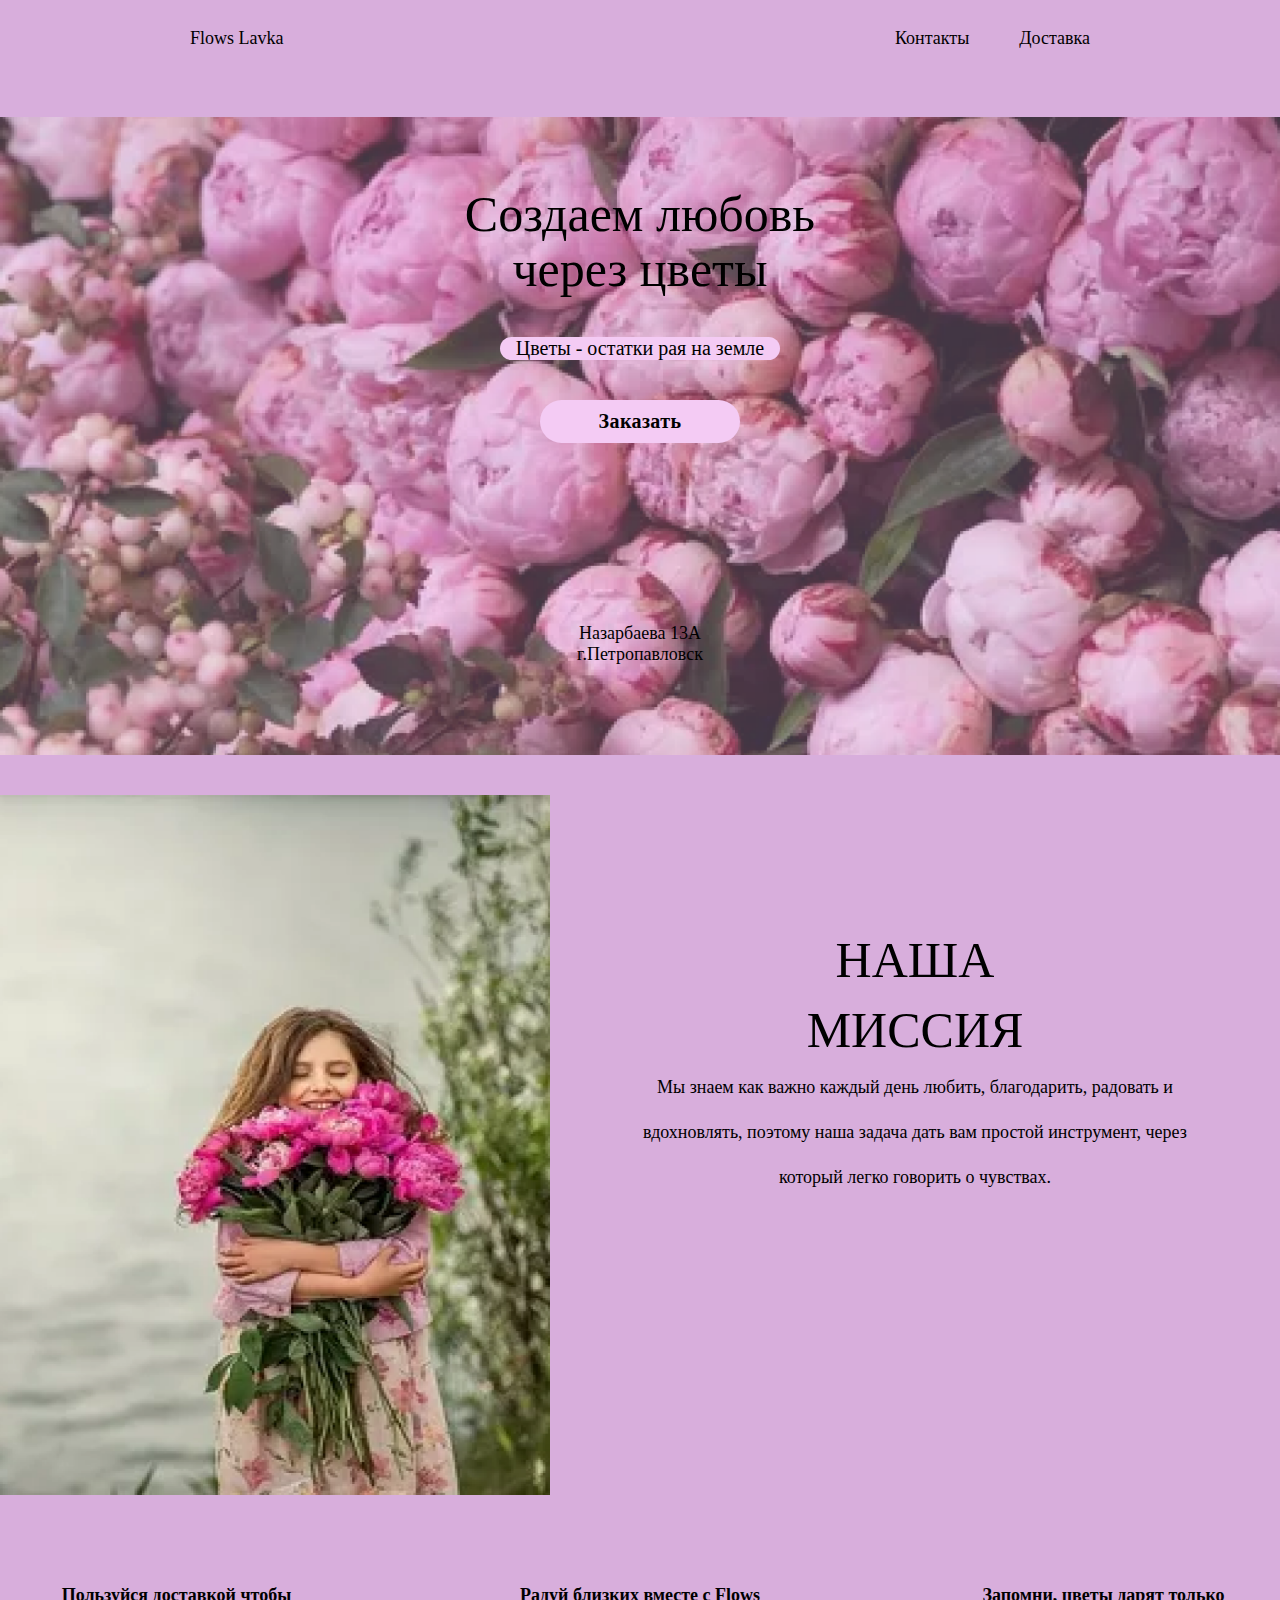
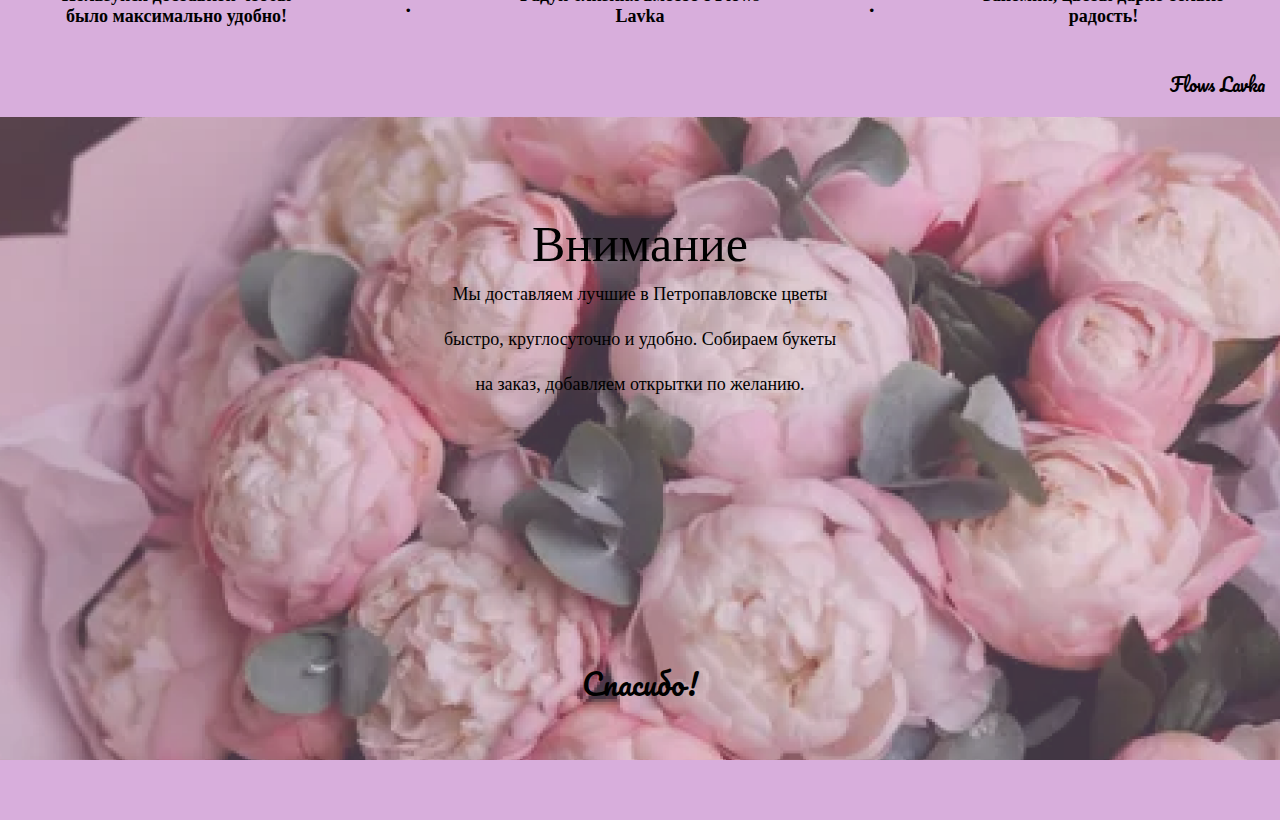
==== index.html @ 1d1efc55 "Update index.html" ====
<!DOCTYPE html>
<html lang="ru">
<head>
   <meta charset="UTF-8">
   <meta name="viewport" content="width=device-width, initial-scale=1.0">
   <link rel="stylesheet" href="style.css">
   <link rel="preconnect" href="https://fonts.googleapis.com">
   <link rel="preconnect" href="https://fonts.gstatic.com" crossorigin>
   <link href="https://fonts.googleapis.com/css2?family=Pacifico&display=swap" rel="stylesheet">
   <title>Document</title>
</head>
<body>


   <header class="header">
      <div class="container">
         <div class="logo">Flows Lavka</div>
         <div class="menu">
            <div class="menu-list">
               <ul>
                  <li class="menu-item"><a href="contacts.html">Контакты</a></li>
                  <li class="menu-item"><a href="#end">Доставка</a></li>
               </ul>
            </div>
         </div>
      </div>
   </header>

   <section class="main">
      <div class="container">
         <div class="main-info">
            <h1 class="main-title">Создаем любовь через цветы</h1>
            <div class="main-text">Цветы - остатки рая на земле</div>
            <div class="main-action"><a href="https://wa.me/77711696016" class="button">Заказать</a></div>
            <div class="main-address">Назарбаева 13А г.Петропавловск</div>
         </div>
      </div>
   </section>

   <section class="mission">
      <div class="container">
         <div class="mission-box">
            <img src="img/Rectangle 8.png" alt="img" class="mission-img">
            <div class="mission-info">
               <h1 class="mission-title">НАША МИССИЯ</h1>
               <div class="mission-text">Мы знаем как важно каждый день любить, благодарить, радовать и вдохновлять, поэтому наша задача дать вам простой инструмент, через который легко говорить о чувствах.</div>
               <div class="mission-logo">Flows Lavka</div>
            </div>
         </div>
      </div>
   </section>

   <section class="process">
      <div class="container">
         <div class="process-info">
            <div class="process-one">Пользуйся доставкой чтобы было максимально удобно!</div>
            <div class="tochka">.</div>
            <div class="process-one">Радуй близких вместе с Flows Lavka</div>
            <div class="tochka">.</div>
            <div class="process-one">Запомни, цветы дарят только радость!</div>
         </div>
      </div>
   </section>

   <section class="end" id="end">
      <div class="container">
         <div class="end-info">
            <h1 class="end-title">Внимание</h1>
            <div class="end-text">Мы доставляем лучшие в Петропавловске цветы быстро, круглосуточно и удобно. Собираем букеты на заказ, добавляем открытки по желанию.</div>
            <div class="end-thanks">Спасибо!</div>
         </div>
      </div>
   </section>
</body>
</html>
---- style.css ----
html{
   scroll-behavior: smooth;
}


body{
   color: #000;
   font-size: 18px;
   font-weight: 500;
   margin: 0;
   padding: 0;
   background-color: #D8AEDC;
}

*{
   box-sizing: border-box;
}

.container{
   max-width: 100%;
   margin: 0 auto;
}

section{
   margin-top: 40px;
}

h1,h2,h3,h4,h5,h6{
   font-weight: 700;
   line-height: 1.4em;
   margin: 0;
}

.header .container{
   max-width: 900px;
   display: flex;
   align-items: center;
   justify-content: space-between;
   padding: 10px 0;
}

.menu-list ul{
   list-style: none;
   display: flex;
   gap: 50px;
}

.menu-item a{
   text-decoration: none;
   color: #000;
}

.main{
   background-image: url(img/Rectangle\ 1.png);
   background-position: center;
   background-size: cover;
   padding: 70px;
}

.main-info{
   max-width: 400px;
   margin: 0 auto;
   text-align: center;
}

.main-title{
   font-weight: 400;
   font-size: 50px;
   line-height: 110%;
   margin-bottom: 40px;
}

.main-text{
   background-color: #F4CBF4;
   font-size: 20px;
   max-width: 280px;
   margin: 40px auto;
   border-radius: 30px;
}

.button{
   display: block;
   text-decoration: none;
   margin: 0 auto;
   padding: 10px;
   width: 200px;
   background: #F4CBF4;
   border-radius: 30px;
   text-align: center;
   font-weight: 700;
   font-size: 20px;
   letter-spacing: 0.02em;
   color: #000;
   transition: background-color .5s;
}

.button:hover{
   cursor: pointer;
   background: #575757;
}

.main-action{
   margin-bottom: 180px;
}

.main-address{
   max-width: 150px;
   margin: 0 auto;
   padding-bottom: 20px;
}

.mission-box{
   display: flex;
   max-height: 700px;
}

.mission-img{
   max-width: 550px;
}

.mission-info{
   margin: 0 auto;
   padding-top: 130px;
}

.mission-title{
   font-weight: 400;
   font-size: 50px;
   text-align: center;
   max-width: 300px;
   margin: 0 auto;
}

.mission-text{
   text-align: center;
   max-width: 600px;
   line-height: 2.5;
}

.mission-logo{
   font-family: 'Pacifico', cursive;
   position: absolute;
   bottom: -800px;
   right: 15px;
   width: 100px;
   text-align:right;
}

.process-info{
   margin: 0 auto;
   display: flex;
   justify-content: space-around;
   padding: 50px 0;
}

.process-one{
   max-width: 250px;
   text-align: center;
   font-weight: 600;
}

.tochka{
   font-size: 30px;
}

.end{
   background-image: url(img/Rectangle\ 10.png);
   background-position: center;
   background-size: cover;
   margin-bottom: 60px;
}

.end-info{
   max-width: 600px;
   margin: 0 auto;
}

.end-title{
   font-weight: 400;
   font-size: 50px;
   line-height: 110%;
   padding-top: 100px;
   text-align: center;
}

.end-text{
   max-width: 400px;
   margin: 0 auto;
   text-align: center;
   line-height: 2.5;
   padding-bottom: 250px;
}

.end-thanks{
   font-family: 'Pacifico', cursive;
   font-size: 30px;
   text-align: center;
   padding-bottom: 50px;
}

.contacts{
    background-image: url(img/Rectangle\ 10.png);
    background-position: center center;
    background-size: cover;
    background-repeat: no-repeat;
    background-attachment: fixed;
    padding: 225px 300px;
}

.contacts-box{
    text-align: center;
}

.contacts-title{
    font-weight: 400;
    font-size: 50px;
    line-height: 110%;
    text-align: center;
    margin-bottom: 20px;
}

.contacts-number{
    font-family: 'Pacifico', cursive;
    font-size: 30px;
    margin-bottom: 20px;
}

.whatsapp{
    text-decoration: none;
    color: #000;
    font-family: 'Pacifico', cursive;
    font-size: 30px;
    border: 2px solid #000;
    border-radius: 10px;
    max-width: 200px;
    padding: 5px;
    margin-right: 10px;
}

.inst{
    text-decoration: none;
    color: #000;
    font-family: 'Pacifico', cursive;
    font-size: 30px;
    border: 2px solid #000;
    border-radius: 10px;
    max-width: 200px;
    padding: 5px;
}
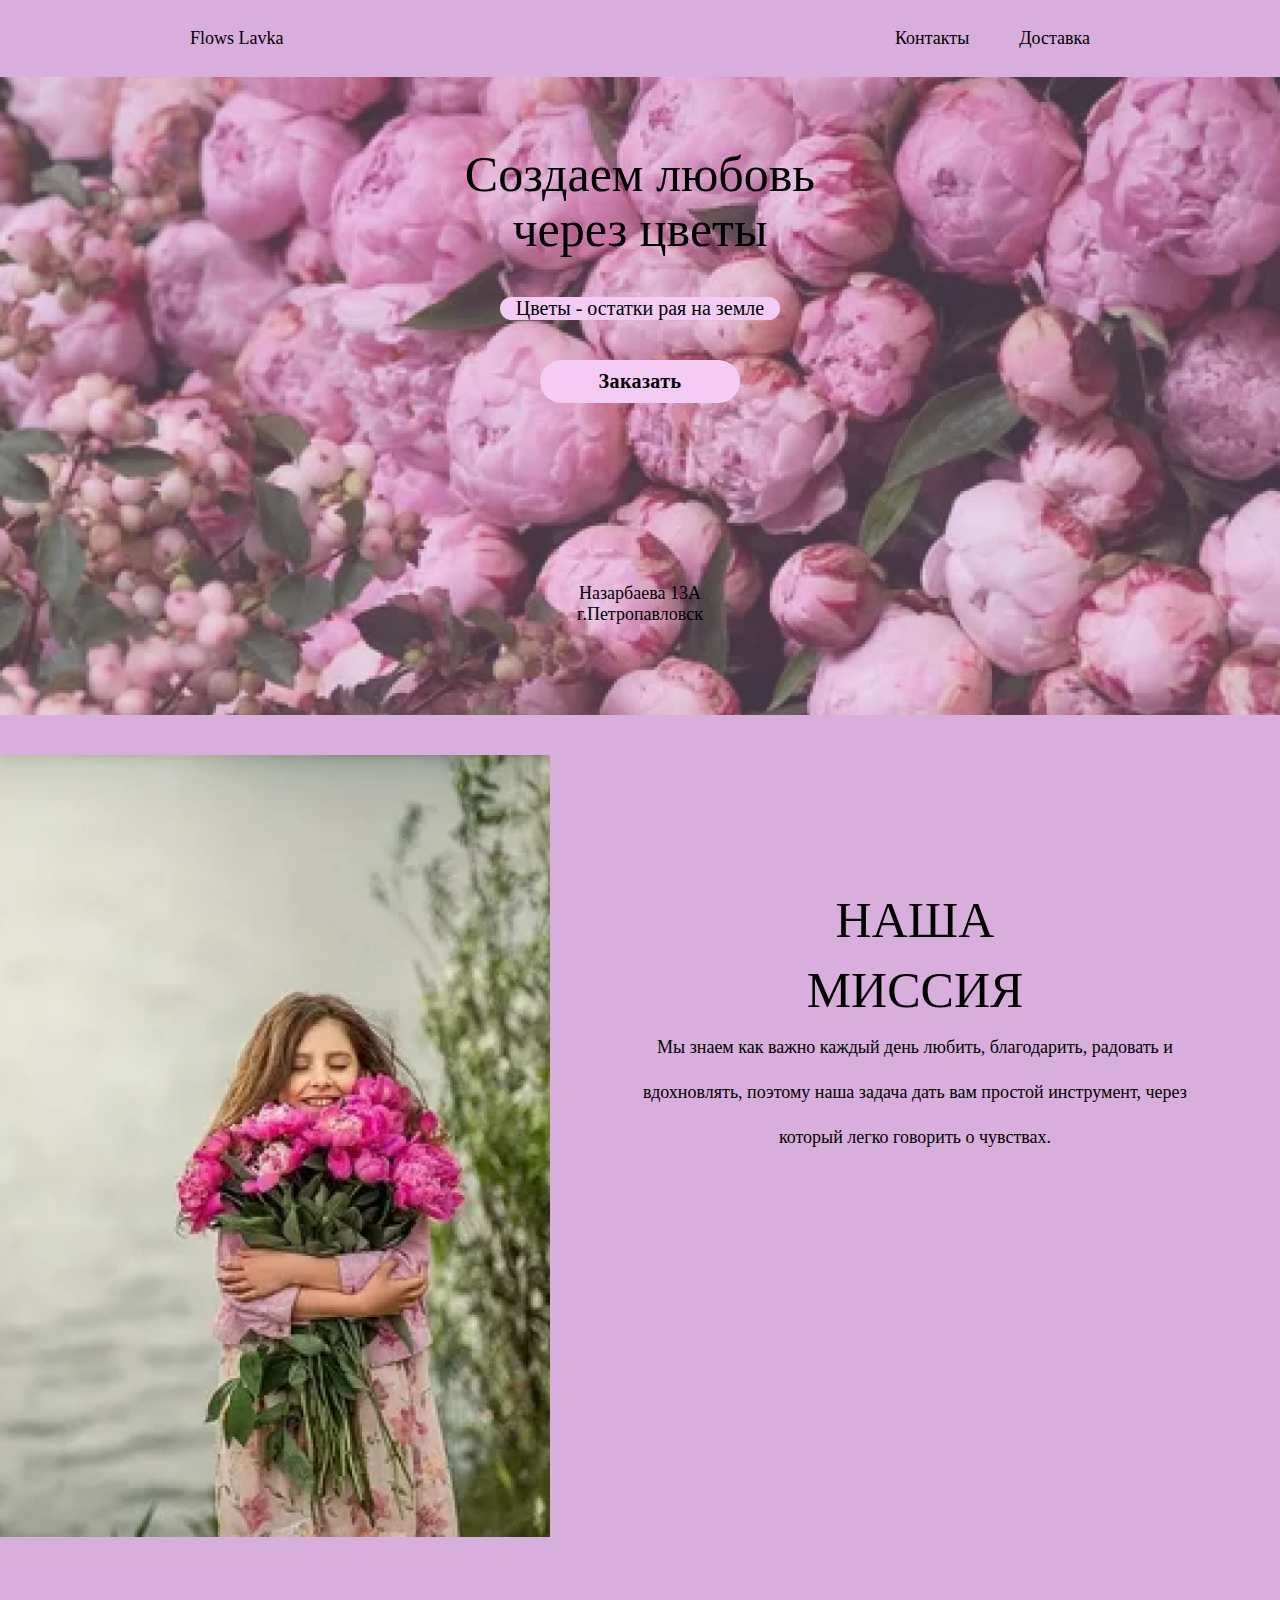
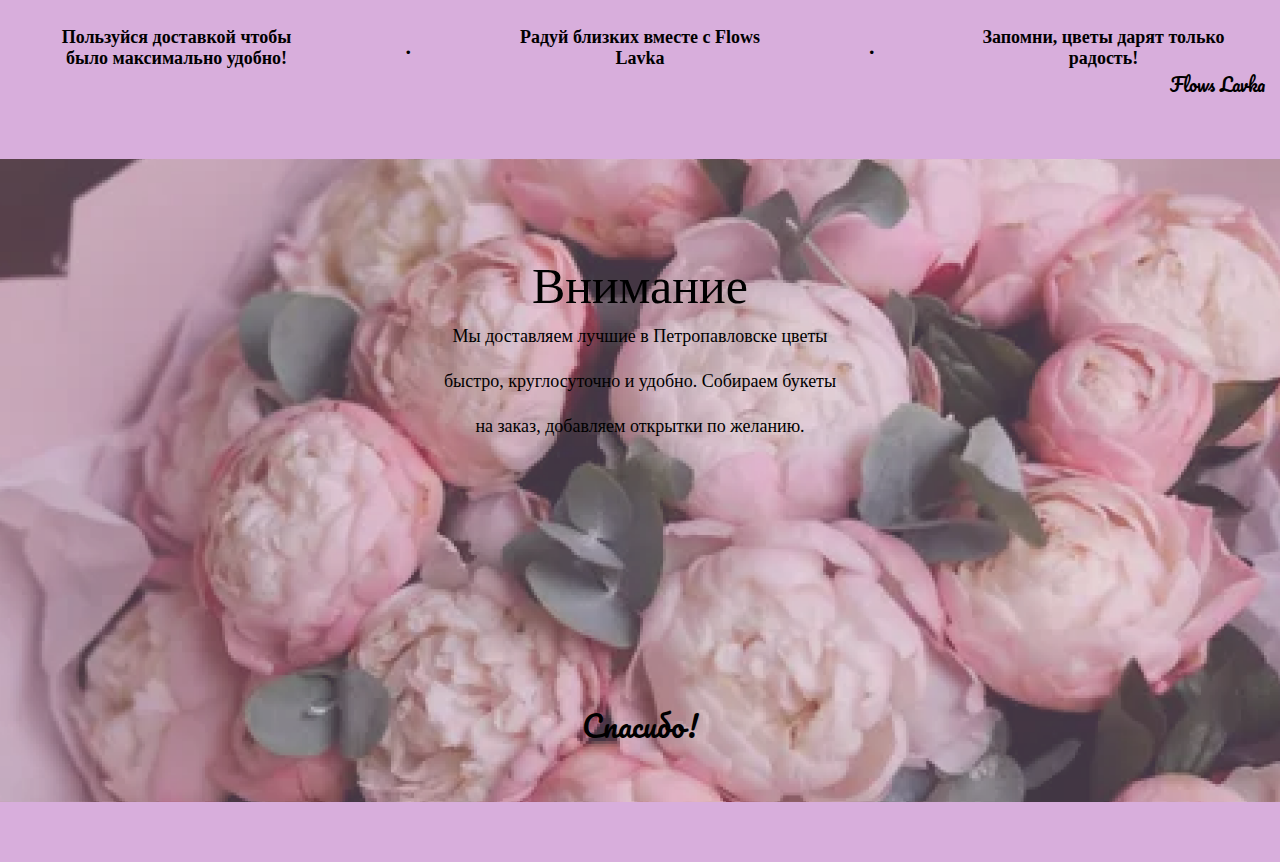
==== commit 6d54ec6f: "Update index.html" ====
--- a/index.html
+++ b/index.html
@@ -18,7 +18,7 @@
          <div class="menu">
             <div class="menu-list">
                <ul>
-                  <li class="menu-item"><a href="contacts.html">Контакты</a></li>
+                  <li class="menu-item"><a href="https://TolegenAzamat.github.io/flower/contacts.html">Контакты</a></li>
                   <li class="menu-item"><a href="#end">Доставка</a></li>
                </ul>
             </div>
@@ -31,7 +31,7 @@
          <div class="main-info">
             <h1 class="main-title">Создаем любовь через цветы</h1>
             <div class="main-text">Цветы - остатки рая на земле</div>
-            <div class="main-action"><a href="https://wa.me/77711696016" class="button">Заказать</a></div>
+            <div class="main-action"><a href="https://wa.me/77086579817" class="button">Заказать</a></div>
             <div class="main-address">Назарбаева 13А г.Петропавловск</div>
          </div>
       </div>
--- a/style.css
+++ b/style.css
@@ -22,7 +22,7 @@
 }
 
 section{
-   margin-top: 40px;
+   margin-bottom: 40px;
 }
 
 h1,h2,h3,h4,h5,h6{
@@ -111,7 +111,6 @@
 
 .mission-box{
    display: flex;
-   max-height: 700px;
 }
 
 .mission-img{
@@ -199,12 +198,7 @@
 }
 
 .contacts{
-    background-image: url(img/Rectangle\ 10.png);
-    background-position: center center;
-    background-size: cover;
-    background-repeat: no-repeat;
-    background-attachment: fixed;
-    padding: 225px 300px;
+    padding-top: 30px;
 }
 
 .contacts-box{
@@ -223,6 +217,12 @@
     font-family: 'Pacifico', cursive;
     font-size: 30px;
     margin-bottom: 20px;
+}
+
+.contacts-social-seti{
+    display: flex;
+    flex-direction: column;
+    align-items: center;
 }
 
 .whatsapp{
@@ -235,9 +235,12 @@
     max-width: 200px;
     padding: 5px;
     margin-right: 10px;
+    display: block;
+    margin-bottom: 30px;
 }
 
 .inst{
+    display: block;
     text-decoration: none;
     color: #000;
     font-family: 'Pacifico', cursive;
@@ -247,3 +250,122 @@
     max-width: 200px;
     padding: 5px;
 }
+
+
+
+
+
+
+@media (max-width: 1199px) {
+    .mission-logo{
+        bottom: -650px;
+        right: 20px;
+    }
+}
+
+/*Medium: 768px-991px*/
+@media (max-width: 991px) {
+    .container{
+        max-width: 720px;
+    }
+    .header .container{
+        max-width: 720px;
+    }
+    .mission-img {
+        max-width: 350px;
+    }
+    .mission-info {
+        padding-top: 30px;
+    }
+}
+
+/*Small: 576px-767px*/
+@media (max-width: 767px) {
+    .container{
+        max-width: 540px;
+    }
+    .header .container{
+        max-width: 540px;
+    }
+    .mission-img {
+        max-width: 250px;
+    }
+    .mission-info {
+        padding-top: 10px;
+    }
+    .main-title {
+        font-size: 40px;
+        margin-bottom: 30px;
+    }
+    .main-text {
+        font-size: 16px;
+        max-width: 230px;
+        margin: 30px auto;
+    }
+    .button{
+        padding: 5px;
+        width: 150px;
+        font-size: 18px;
+    }
+    .main-action{
+        margin-bottom: 130px;
+    }
+    section {
+        margin-top: 20px;
+    }
+    body{
+        font-size: 16px;
+    }
+    .mission-title{
+        font-size: 40px;
+    }
+    .mission-text{
+        line-height: 2.5;
+        max-width: 270px;
+        text-align: center;
+        margin: 0 auto;
+    }
+    .mission-logo{
+        bottom: -420px;
+        right: 20px;
+    }
+    .process-info{
+        align-items: center;
+        flex-direction: column;
+        padding: 20px 0;
+    }
+    .end-title{
+        font-size: 40px;
+        padding-top: 80px;
+    }
+    .end-text{
+        padding-bottom: 150px;
+    }
+}
+
+/*Extra small: 0px (320px) - 575px*/
+@media (max-width: 575px) {
+    .container{
+        padding: 0 15px;
+        margin: auto auto;
+    }
+    .header .container{
+        padding: 0 15px;
+        padding-top: 20px;
+    }
+    .mission-box{
+        flex-direction: column-reverse;
+    }
+    .mission-info{
+        padding-bottom: 40px;
+    }
+    .mission-text{
+        margin: 0 auto;
+    }
+    .mission-img{
+        max-width: 100%;
+    }
+    .mission-logo {
+        display: none;
+    }
+}
